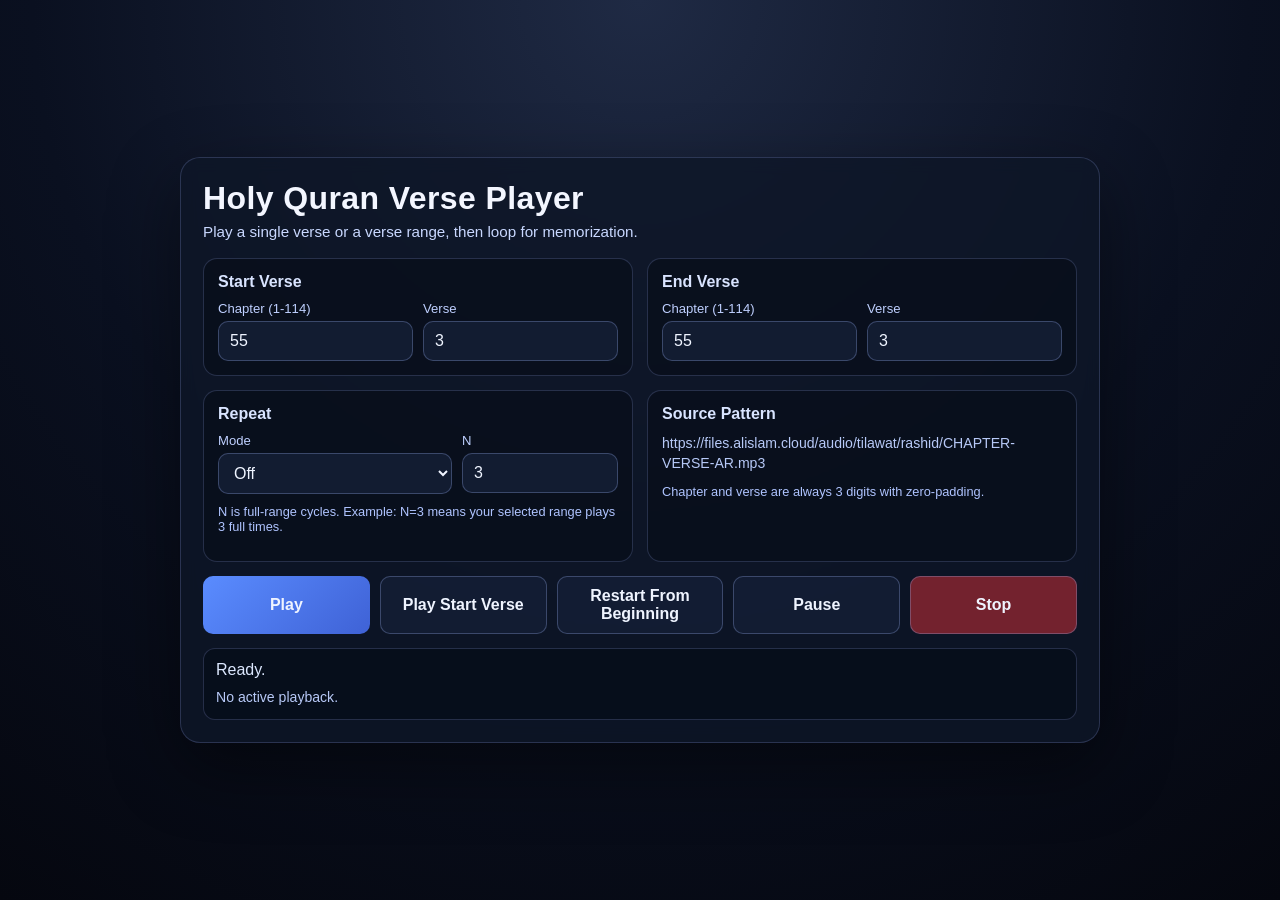
==== player.html @ a8f8d611 "player v1" ====
<!doctype html>
<html lang="en">
  <head>
    <meta charset="UTF-8" />
    <meta name="viewport" content="width=device-width, initial-scale=1.0" />
    <title>Holy Quran Player</title>
    <style>
      :root {
        color-scheme: dark;
      }

      * {
        box-sizing: border-box;
      }

      body {
        margin: 0;
        min-height: 100vh;
        font-family: "Segoe UI", Tahoma, Geneva, Verdana, sans-serif;
        background: radial-gradient(circle at top, #1f2a44 0%, #0a1020 55%, #05070f 100%);
        color: #f3f6ff;
        display: grid;
        place-items: center;
        padding: 24px;
      }

      .player {
        width: min(920px, 100%);
        background: rgba(14, 22, 40, 0.82);
        border: 1px solid rgba(159, 182, 255, 0.2);
        border-radius: 20px;
        backdrop-filter: blur(8px);
        box-shadow: 0 24px 70px rgba(0, 0, 0, 0.45);
        padding: 22px;
      }

      h1 {
        margin: 0;
        font-size: clamp(1.35rem, 2vw + 0.7rem, 2rem);
        font-weight: 700;
        letter-spacing: 0.4px;
      }

      .sub {
        margin-top: 6px;
        color: #c9d8ff;
        font-size: 0.95rem;
      }

      .grid {
        margin-top: 18px;
        display: grid;
        grid-template-columns: repeat(2, minmax(0, 1fr));
        gap: 14px;
      }

      .panel {
        border: 1px solid rgba(159, 182, 255, 0.2);
        border-radius: 14px;
        background: rgba(8, 13, 24, 0.6);
        padding: 14px;
      }

      .panel h2 {
        margin: 0 0 10px;
        font-size: 1rem;
        color: #d9e4ff;
      }

      .row {
        display: grid;
        grid-template-columns: 1fr 1fr;
        gap: 10px;
      }

      label {
        display: block;
        font-size: 0.82rem;
        color: #bfd0ff;
        margin-bottom: 5px;
      }

      input,
      select,
      button {
        width: 100%;
        border-radius: 10px;
        border: 1px solid rgba(164, 187, 255, 0.28);
        background: rgba(20, 31, 55, 0.85);
        color: #eff4ff;
        padding: 10px 11px;
        font: inherit;
      }

      input:focus,
      select:focus,
      button:focus {
        outline: 2px solid #95b7ff;
        outline-offset: 1px;
      }

      .actions {
        margin-top: 14px;
        display: grid;
        grid-template-columns: repeat(5, minmax(120px, 1fr));
        gap: 10px;
      }

      button {
        cursor: pointer;
        transition:
          transform 0.12s ease,
          background 0.2s ease;
        font-weight: 600;
      }

      button:hover:enabled {
        transform: translateY(-1px);
        background: rgba(42, 63, 105, 0.95);
      }

      button:disabled {
        opacity: 0.5;
        cursor: not-allowed;
      }

      .primary {
        background: linear-gradient(135deg, #5a8cff 0%, #3f62d6 100%);
        border: 0;
      }

      .danger {
        background: rgba(127, 37, 48, 0.9);
      }

      .status-wrap {
        margin-top: 14px;
        border-radius: 12px;
        border: 1px solid rgba(159, 182, 255, 0.2);
        padding: 12px;
        background: rgba(4, 10, 20, 0.55);
      }

      .status {
        margin: 0;
        color: #dce8ff;
        min-height: 1.2em;
      }

      .status.error {
        color: #ff9fa9;
      }

      .meta {
        margin-top: 7px;
        color: #b7c9f7;
        font-size: 0.88rem;
        line-height: 1.45;
      }

      .mode-grid {
        display: grid;
        grid-template-columns: 1.2fr 0.8fr;
        gap: 10px;
      }

      .hidden {
        display: none;
      }

      .help {
        margin-top: 10px;
        font-size: 0.8rem;
        color: #afc4ff;
      }

      @media (max-width: 900px) {
        .grid,
        .actions {
          grid-template-columns: 1fr;
        }
      }
    </style>
  </head>
  <body>
    <main class="player">
      <h1>Holy Quran Verse Player</h1>
      <p class="sub">Play a single verse or a verse range, then loop for memorization.</p>

      <section class="grid">
        <div class="panel">
          <h2>Start Verse</h2>
          <div class="row">
            <div>
              <label for="startChapter">Chapter (1-114)</label>
              <input id="startChapter" type="number" min="1" max="114" value="55" />
            </div>
            <div>
              <label for="startVerse">Verse</label>
              <input id="startVerse" type="number" min="1" value="3" />
            </div>
          </div>
        </div>

        <div class="panel">
          <h2>End Verse</h2>
          <div class="row">
            <div>
              <label for="endChapter">Chapter (1-114)</label>
              <input id="endChapter" type="number" min="1" max="114" value="55" />
            </div>
            <div>
              <label for="endVerse">Verse</label>
              <input id="endVerse" type="number" min="1" value="3" />
            </div>
          </div>
        </div>

        <div class="panel">
          <h2>Repeat</h2>
          <div class="mode-grid">
            <div>
              <label for="repeatMode">Mode</label>
              <select id="repeatMode">
                <option value="off">Off</option>
                <option value="count">N times</option>
                <option value="forever">Forever</option>
              </select>
            </div>
            <div>
              <label for="repeatCount">N</label>
              <input id="repeatCount" type="number" min="1" step="1" value="3" disabled />
            </div>
          </div>
          <p class="help">N is full-range cycles. Example: N=3 means your selected range plays 3 full times.</p>
        </div>

        <div class="panel">
          <h2>Source Pattern</h2>
          <div class="meta" id="sourcePattern"></div>
          <p class="help">Chapter and verse are always 3 digits with zero-padding.</p>
        </div>
      </section>

      <section class="actions">
        <button class="primary" id="playButton">Play</button>
        <button id="singleButton">Play Start Verse</button>
        <button id="restartButton">Restart From Beginning</button>
        <button id="pauseButton">Pause</button>
        <button class="danger" id="stopButton">Stop</button>
      </section>

      <section class="status-wrap">
        <p id="status" class="status">Ready.</p>
        <div id="meta" class="meta">No active playback.</div>
      </section>

      <audio id="audioPlayer" preload="auto"></audio>
    </main>

    <script>
      const chapterVerseCounts = [
        7, 286, 200, 176, 120, 165, 206, 75, 129, 109, 123, 111, 43, 52, 99, 128, 111, 110, 98, 135, 112, 78, 118, 64, 77, 227, 93, 88, 69, 60, 34, 30, 73, 54, 45, 83, 182, 88, 75, 85, 54, 53, 89, 59,
        37, 35, 38, 29, 18, 45, 60, 49, 62, 55, 78, 96, 29, 22, 24, 13, 14, 11, 11, 18, 12, 12, 30, 52, 52, 44, 28, 28, 20, 56, 40, 31, 50, 40, 46, 42, 29, 19, 36, 25, 22, 17, 19, 26, 30, 20, 15, 21,
        11, 8, 8, 19, 5, 8, 8, 11, 11, 8, 3, 9, 5, 4, 7, 3, 6, 3, 5, 4, 5, 6,
      ];

      const audioPlayer = document.getElementById("audioPlayer");
      const startChapterInput = document.getElementById("startChapter");
      const startVerseInput = document.getElementById("startVerse");
      const endChapterInput = document.getElementById("endChapter");
      const endVerseInput = document.getElementById("endVerse");
      const repeatModeSelect = document.getElementById("repeatMode");
      const repeatCountInput = document.getElementById("repeatCount");
      const playButton = document.getElementById("playButton");
      const singleButton = document.getElementById("singleButton");
      const restartButton = document.getElementById("restartButton");
      const pauseButton = document.getElementById("pauseButton");
      const stopButton = document.getElementById("stopButton");
      const statusEl = document.getElementById("status");
      const metaEl = document.getElementById("meta");
      const sourcePatternEl = document.getElementById("sourcePattern");

      const state = {
        range: [],
        currentIndex: 0,
        active: false,
        paused: false,
        repeatMode: "off",
        targetCycles: 1,
        completedCycles: 0,
      };

      function pad3(value) {
        return String(value).padStart(3, "0");
      }

      function toInt(value) {
        const parsed = Number.parseInt(value, 10);
        return Number.isNaN(parsed) ? 0 : parsed;
      }

      function chapterMaxVerse(chapter) {
        if (chapter < 1 || chapter > 114) return 0;
        return chapterVerseCounts[chapter - 1];
      }

      function buildUrl(ref) {
        return `https://files.alislam.cloud/audio/tilawat/rashid/${pad3(ref.chapter)}-${pad3(ref.verse)}-AR.mp3`;
      }

      function compareRef(a, b) {
        if (a.chapter !== b.chapter) {
          return a.chapter - b.chapter;
        }
        return a.verse - b.verse;
      }

      function nextRef(ref) {
        const max = chapterMaxVerse(ref.chapter);
        if (ref.verse < max) {
          return { chapter: ref.chapter, verse: ref.verse + 1 };
        }
        if (ref.chapter < 114) {
          return { chapter: ref.chapter + 1, verse: 1 };
        }
        return null;
      }

      function isValidRef(ref) {
        const max = chapterMaxVerse(ref.chapter);
        return ref.chapter >= 1 && ref.chapter <= 114 && ref.verse >= 1 && ref.verse <= max;
      }

      function buildRange(start, end) {
        const range = [];
        let cursor = { chapter: start.chapter, verse: start.verse };

        while (cursor && compareRef(cursor, end) <= 0) {
          range.push({ chapter: cursor.chapter, verse: cursor.verse });
          if (compareRef(cursor, end) === 0) {
            break;
          }
          cursor = nextRef(cursor);
        }

        return range;
      }

      function getFormRefs() {
        const start = {
          chapter: toInt(startChapterInput.value),
          verse: toInt(startVerseInput.value),
        };
        const end = {
          chapter: toInt(endChapterInput.value),
          verse: toInt(endVerseInput.value),
        };
        return { start, end };
      }

      function formatRef(ref) {
        return `${pad3(ref.chapter)}:${pad3(ref.verse)}`;
      }

      function setStatus(message, isError = false) {
        statusEl.textContent = message;
        statusEl.classList.toggle("error", isError);
      }

      function computeTargetCycles() {
        const mode = repeatModeSelect.value;
        if (mode === "off") {
          return 1;
        }
        if (mode === "forever") {
          return Number.POSITIVE_INFINITY;
        }
        return Math.max(1, toInt(repeatCountInput.value));
      }

      function syncVerseBounds() {
        const startChapter = toInt(startChapterInput.value);
        const endChapter = toInt(endChapterInput.value);

        const startMax = chapterMaxVerse(startChapter) || 1;
        const endMax = chapterMaxVerse(endChapter) || 1;

        startVerseInput.max = String(startMax);
        endVerseInput.max = String(endMax);

        if (toInt(startVerseInput.value) > startMax) {
          startVerseInput.value = String(startMax);
        }
        if (toInt(endVerseInput.value) > endMax) {
          endVerseInput.value = String(endMax);
        }
      }

      function validateInputs(showStatus = true) {
        syncVerseBounds();
        const { start, end } = getFormRefs();

        if (!isValidRef(start)) {
          if (showStatus) setStatus("Start reference is invalid for the selected chapter.", true);
          return false;
        }

        if (!isValidRef(end)) {
          if (showStatus) setStatus("End reference is invalid for the selected chapter.", true);
          return false;
        }

        if (compareRef(start, end) > 0) {
          if (showStatus) setStatus("End reference must be after or equal to start reference.", true);
          return false;
        }

        if (repeatModeSelect.value === "count" && toInt(repeatCountInput.value) < 1) {
          if (showStatus) setStatus("Repeat count N must be at least 1.", true);
          return false;
        }

        if (showStatus) {
          setStatus("Ready.");
        }
        return true;
      }

      function updateMeta(ref = null) {
        if (!state.range.length) {
          metaEl.textContent = "No active playback.";
          return;
        }

        const first = state.range[0];
        const last = state.range[state.range.length - 1];
        const loopInfo = state.repeatMode === "forever" ? `Cycle: ${state.completedCycles + 1} / ∞` : `Cycle: ${Math.min(state.completedCycles + 1, state.targetCycles)} / ${state.targetCycles}`;

        const current = ref || state.range[state.currentIndex];
        metaEl.textContent = `Range ${formatRef(first)} → ${formatRef(last)} | Current ${formatRef(current)} | ${loopInfo}`;
      }

      async function playCurrentRef() {
        if (!state.active || !state.range.length) {
          return;
        }

        const ref = state.range[state.currentIndex];
        const url = buildUrl(ref);
        audioPlayer.src = url;
        updateMeta(ref);
        setStatus(`Playing ${formatRef(ref)}.`);

        try {
          await audioPlayer.play();
          state.paused = false;
          playButton.textContent = "Play";
        } catch (error) {
          state.active = false;
          state.paused = false;
          setStatus("Playback could not start. Use Play after clicking the page once.", true);
          updateMeta();
        }
      }

      function stopPlayback(message = "Stopped.") {
        state.active = false;
        state.paused = false;
        state.range = [];
        state.currentIndex = 0;
        state.completedCycles = 0;
        audioPlayer.pause();
        audioPlayer.removeAttribute("src");
        audioPlayer.load();
        playButton.textContent = "Play";
        setStatus(message);
        updateMeta();
      }

      function startNewSession(start, end) {
        state.repeatMode = repeatModeSelect.value;
        state.targetCycles = computeTargetCycles();
        state.completedCycles = 0;
        state.currentIndex = 0;
        state.range = buildRange(start, end);
        state.active = state.range.length > 0;
        state.paused = false;

        if (!state.range.length) {
          setStatus("No verses found in selected range.", true);
          return;
        }

        playCurrentRef();
      }

      function handleEnded() {
        if (!state.active || !state.range.length) {
          return;
        }

        if (state.currentIndex < state.range.length - 1) {
          state.currentIndex += 1;
          playCurrentRef();
          return;
        }

        state.completedCycles += 1;

        if (state.repeatMode === "forever" || state.completedCycles < state.targetCycles) {
          state.currentIndex = 0;
          playCurrentRef();
          return;
        }

        stopPlayback("Completed selected range.");
      }

      function restartFromBeginning() {
        if (!state.range.length) {
          setStatus("Start playback first, then use restart.", true);
          return;
        }

        state.currentIndex = 0;
        if (!state.active) {
          state.active = true;
        }
        state.paused = false;
        playCurrentRef();
      }

      function onPlay() {
        if (state.paused && state.range.length) {
          audioPlayer
            .play()
            .then(() => {
              state.paused = false;
              state.active = true;
              setStatus("Resumed.");
              updateMeta();
            })
            .catch(() => {
              setStatus("Unable to resume playback.", true);
            });
          return;
        }

        if (!validateInputs(true)) {
          return;
        }

        const { start, end } = getFormRefs();
        startNewSession(start, end);
      }

      function onPlaySingleVerse() {
        if (!validateInputs(true)) {
          return;
        }

        endChapterInput.value = startChapterInput.value;
        endVerseInput.value = startVerseInput.value;

        const { start, end } = getFormRefs();
        startNewSession(start, end);
      }

      function onPause() {
        if (!state.active) {
          setStatus("Nothing is currently playing.", true);
          return;
        }
        audioPlayer.pause();
        state.paused = true;
        state.active = false;
        setStatus("Paused.");
        updateMeta();
      }

      function onRepeatModeChange() {
        const countMode = repeatModeSelect.value === "count";
        repeatCountInput.disabled = !countMode;
        validateInputs(false);
      }

      function onAudioError() {
        const ref = state.range[state.currentIndex];
        const refText = ref ? formatRef(ref) : "unknown verse";
        stopPlayback(`Audio failed to load for ${refText}.`, true);
        statusEl.classList.add("error");
      }

      function initialize() {
        sourcePatternEl.textContent = "https://files.alislam.cloud/audio/tilawat/rashid/CHAPTER-VERSE-AR.mp3";
        playButton.addEventListener("click", onPlay);
        singleButton.addEventListener("click", onPlaySingleVerse);
        restartButton.addEventListener("click", restartFromBeginning);
        pauseButton.addEventListener("click", onPause);
        stopButton.addEventListener("click", () => stopPlayback("Stopped."));
        repeatModeSelect.addEventListener("change", onRepeatModeChange);
        audioPlayer.addEventListener("ended", handleEnded);
        audioPlayer.addEventListener("error", onAudioError);

        [startChapterInput, startVerseInput, endChapterInput, endVerseInput, repeatCountInput].forEach((input) => {
          input.addEventListener("input", () => {
            validateInputs(false);
            if (!state.active && !state.paused) {
              updateMeta();
            }
          });
        });

        onRepeatModeChange();
        validateInputs(false);
        updateMeta();
      }

      initialize();
    </script>
  </body>
</html>
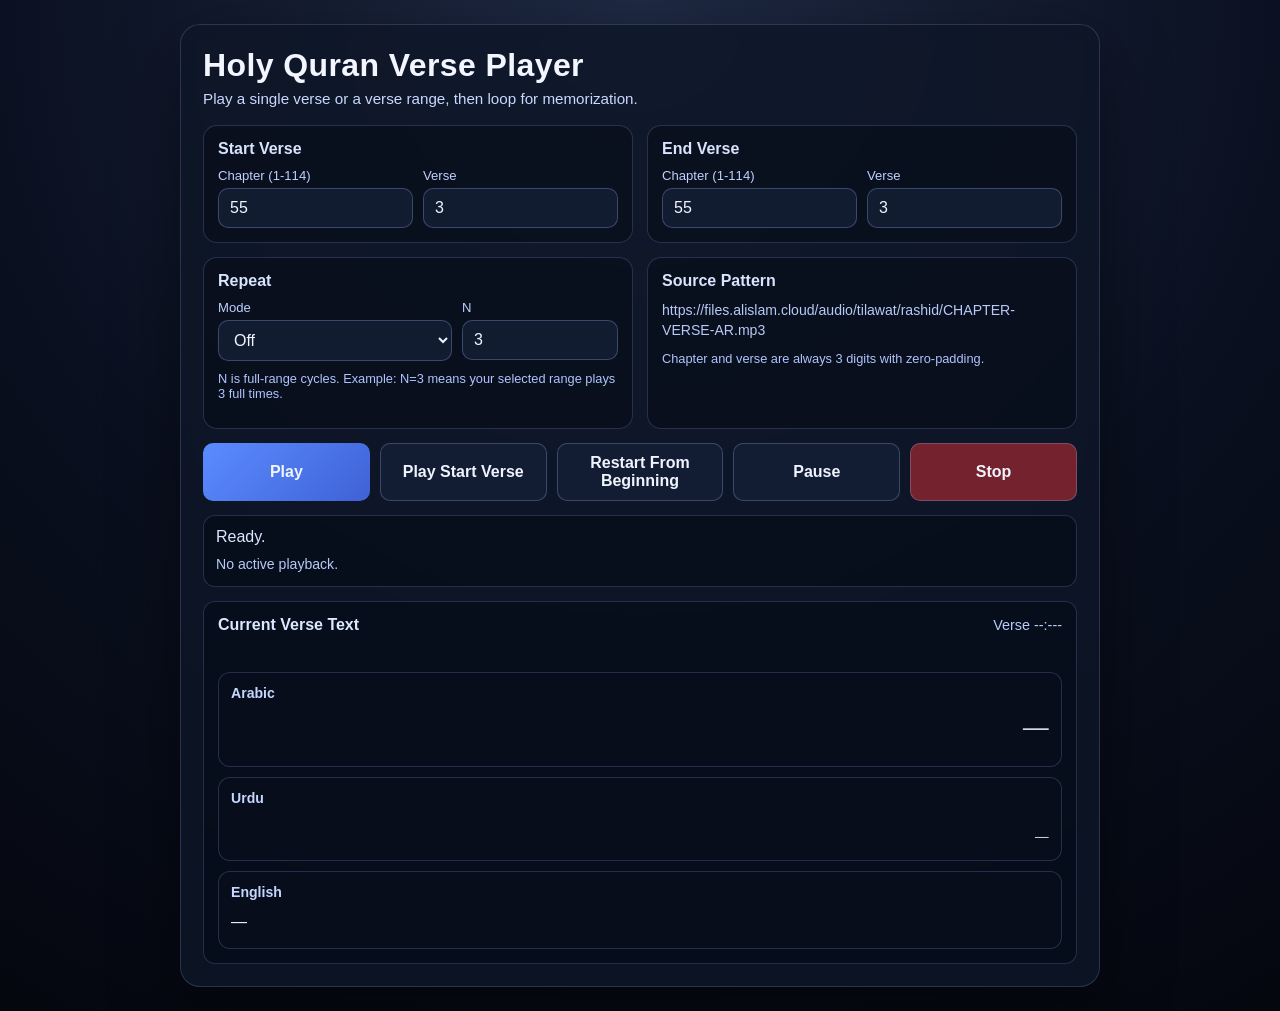
==== commit 5167601d: "Show verse arabic, urdu and english" ====
--- a/player.html
+++ b/player.html
@@ -5,6 +5,8 @@
     <meta name="viewport" content="width=device-width, initial-scale=1.0" />
     <title>Holy Quran Player</title>
     <style>
+      @import url("https://fonts.googleapis.com/css2?family=Noto+Naskh+Arabic:wght@400;600;700&family=Noto+Nastaliq+Urdu:wght@400;600;700&display=swap");
+
       :root {
         color-scheme: dark;
       }
@@ -172,6 +174,90 @@
         margin-top: 10px;
         font-size: 0.8rem;
         color: #afc4ff;
+      }
+
+      .verse-panel {
+        margin-top: 14px;
+        border-radius: 12px;
+        border: 1px solid rgba(159, 182, 255, 0.2);
+        padding: 14px;
+        background: rgba(4, 10, 20, 0.55);
+      }
+
+      .verse-head {
+        display: flex;
+        gap: 12px;
+        justify-content: space-between;
+        align-items: center;
+        flex-wrap: wrap;
+        margin-bottom: 10px;
+      }
+
+      .verse-title {
+        margin: 0;
+        font-size: 1rem;
+        color: #dce8ff;
+      }
+
+      .verse-ref {
+        color: #b9cbf9;
+        font-size: 0.9rem;
+      }
+
+      .api-status {
+        margin: 0;
+        min-height: 1.1rem;
+        font-size: 0.84rem;
+        color: #afc4ff;
+      }
+
+      .api-status.error {
+        color: #ff9fa9;
+      }
+
+      .verse-grid {
+        margin-top: 10px;
+        display: grid;
+        gap: 10px;
+      }
+
+      .verse-card {
+        border: 1px solid rgba(159, 182, 255, 0.2);
+        border-radius: 12px;
+        padding: 12px;
+        background: rgba(9, 15, 29, 0.7);
+      }
+
+      .verse-card h3 {
+        margin: 0 0 8px;
+        font-size: 0.88rem;
+        color: #c5d6ff;
+      }
+
+      .verse-text {
+        margin: 0;
+        line-height: 1.75;
+        color: #eef3ff;
+      }
+
+      .verse-text-ar {
+        direction: rtl;
+        text-align: right;
+        font-family: "Noto Naskh Arabic", "Amiri", serif;
+        font-size: 1.6rem;
+      }
+
+      .verse-text-ur {
+        direction: rtl;
+        text-align: right;
+        font-family: "Noto Nastaliq Urdu", "Noto Naskh Arabic", serif;
+        font-size: 1.22rem;
+      }
+
+      .verse-text-en {
+        direction: ltr;
+        text-align: left;
+        font-size: 1rem;
       }
 
       @media (max-width: 900px) {
@@ -255,6 +341,29 @@
         <div id="meta" class="meta">No active playback.</div>
       </section>
 
+      <section class="verse-panel" aria-live="polite">
+        <div class="verse-head">
+          <h2 class="verse-title">Current Verse Text</h2>
+          <div id="currentVerseRef" class="verse-ref">Verse --:---</div>
+        </div>
+        <p id="apiTextStatus" class="api-status"></p>
+
+        <div class="verse-grid">
+          <article class="verse-card">
+            <h3>Arabic</h3>
+            <p id="arabicText" class="verse-text verse-text-ar">—</p>
+          </article>
+          <article class="verse-card">
+            <h3>Urdu</h3>
+            <p id="urduText" class="verse-text verse-text-ur">—</p>
+          </article>
+          <article class="verse-card">
+            <h3>English</h3>
+            <p id="englishText" class="verse-text verse-text-en">—</p>
+          </article>
+        </div>
+      </section>
+
       <audio id="audioPlayer" preload="auto"></audio>
     </main>
 
@@ -280,6 +389,11 @@
       const statusEl = document.getElementById("status");
       const metaEl = document.getElementById("meta");
       const sourcePatternEl = document.getElementById("sourcePattern");
+      const currentVerseRefEl = document.getElementById("currentVerseRef");
+      const apiTextStatusEl = document.getElementById("apiTextStatus");
+      const arabicTextEl = document.getElementById("arabicText");
+      const urduTextEl = document.getElementById("urduText");
+      const englishTextEl = document.getElementById("englishText");
 
       const state = {
         range: [],
@@ -289,6 +403,10 @@
         repeatMode: "off",
         targetCycles: 1,
         completedCycles: 0,
+        verseTexts: new Map(),
+        textLoading: false,
+        textError: "",
+        textRequestId: 0,
       };
 
       function pad3(value) {
@@ -363,6 +481,168 @@
         return `${pad3(ref.chapter)}:${pad3(ref.verse)}`;
       }
 
+      function verseKey(ref) {
+        return `${ref.chapter}:${ref.verse}`;
+      }
+
+      function cleanText(text) {
+        if (typeof text !== "string") {
+          return "";
+        }
+        return text
+          .replace(/<[^>]*>/g, "")
+          .replace(/\s+/g, " ")
+          .trim();
+      }
+
+      function getChapterSegments(start, end) {
+        const segments = [];
+        for (let chapter = start.chapter; chapter <= end.chapter; chapter += 1) {
+          const startVerse = chapter === start.chapter ? start.verse : 1;
+          const endVerse = chapter === end.chapter ? end.verse : chapterMaxVerse(chapter);
+          segments.push({ chapter, startVerse, endVerse });
+        }
+        return segments;
+      }
+
+      function setVerseText(arabic = "—", urdu = "—", english = "—") {
+        arabicTextEl.textContent = arabic || "—";
+        urduTextEl.textContent = urdu || "—";
+        englishTextEl.textContent = english || "—";
+      }
+
+      function setTextStatus(message = "", isError = false) {
+        apiTextStatusEl.textContent = message;
+        apiTextStatusEl.classList.toggle("error", isError);
+      }
+
+      function renderCurrentVerseText(ref = null) {
+        if (!ref) {
+          currentVerseRefEl.textContent = "Verse --:---";
+          setVerseText();
+          setTextStatus("");
+          return;
+        }
+
+        currentVerseRefEl.textContent = `Verse ${formatRef(ref)}`;
+
+        const verse = state.verseTexts.get(verseKey(ref));
+        if (verse) {
+          setVerseText(verse.ar, verse.ur, verse.en);
+          setTextStatus(state.textError || "");
+          return;
+        }
+
+        if (state.textLoading) {
+          setVerseText("Loading...", "Loading...", "Loading...");
+          setTextStatus("Fetching verse text (Arabic, Urdu, English)...");
+          return;
+        }
+
+        if (state.textError) {
+          setVerseText("—", "—", "—");
+          setTextStatus(state.textError, true);
+          return;
+        }
+
+        setVerseText("Text unavailable", "Text unavailable", "Text unavailable");
+        setTextStatus("Text is not available for this verse.", true);
+      }
+
+      async function fetchChapterTextRange(segment) {
+        const url = `https://api.readquran.app/chapter/${segment.chapter}:${segment.startVerse}-${segment.endVerse}`;
+        const payload = {
+          en: true,
+          zk: false,
+          sc: false,
+          v5: false,
+          cn: false,
+          sp_en: false,
+          sp_ur: false,
+          ur: true,
+          ts: false,
+          fr: false,
+          es: false,
+          de: false,
+          it: false,
+          my: false,
+          bn: false,
+          nw: false,
+          sv: false,
+          f: 1,
+          hover: 0,
+        };
+
+        const response = await fetch(url, {
+          method: "POST",
+          headers: {
+            "content-type": "application/json",
+          },
+          body: JSON.stringify(payload),
+        });
+
+        if (!response.ok) {
+          throw new Error(`Text API request failed with ${response.status}`);
+        }
+
+        const data = await response.json();
+        if (!Array.isArray(data)) {
+          return [];
+        }
+
+        return data
+          .map((item) => ({
+            chapter: toInt(item.ch),
+            verse: toInt(item.v),
+            ar: cleanText(item.ar),
+            ur: cleanText(item.ur?.text),
+            en: cleanText(item.en?.text),
+          }))
+          .filter((item) => item.chapter > 0 && item.verse > 0);
+      }
+
+      async function fetchRangeTexts(start, end) {
+        const requestId = state.textRequestId + 1;
+        state.textRequestId = requestId;
+        state.textLoading = true;
+        state.textError = "";
+        state.verseTexts = new Map();
+
+        renderCurrentVerseText(state.range[state.currentIndex] || start);
+
+        try {
+          const segments = getChapterSegments(start, end);
+          const results = await Promise.all(segments.map((segment) => fetchChapterTextRange(segment)));
+
+          if (requestId !== state.textRequestId) {
+            return;
+          }
+
+          const merged = new Map();
+          for (const chapterVerses of results) {
+            for (const verse of chapterVerses) {
+              merged.set(verseKey(verse), {
+                ar: verse.ar,
+                ur: verse.ur,
+                en: verse.en,
+              });
+            }
+          }
+
+          state.verseTexts = merged;
+          state.textLoading = false;
+          state.textError = "";
+          renderCurrentVerseText(state.range[state.currentIndex] || start);
+        } catch (error) {
+          if (requestId !== state.textRequestId) {
+            return;
+          }
+          state.textLoading = false;
+          state.textError = "Could not load verse text. Audio playback still works.";
+          renderCurrentVerseText(state.range[state.currentIndex] || start);
+        }
+      }
+
       function setStatus(message, isError = false) {
         statusEl.textContent = message;
         statusEl.classList.toggle("error", isError);
@@ -450,6 +730,7 @@
         const url = buildUrl(ref);
         audioPlayer.src = url;
         updateMeta(ref);
+        renderCurrentVerseText(ref);
         setStatus(`Playing ${formatRef(ref)}.`);
 
         try {
@@ -464,18 +745,23 @@
         }
       }
 
-      function stopPlayback(message = "Stopped.") {
+      function stopPlayback(message = "Stopped.", isError = false) {
         state.active = false;
         state.paused = false;
         state.range = [];
         state.currentIndex = 0;
         state.completedCycles = 0;
+        state.textLoading = false;
+        state.textError = "";
+        state.verseTexts = new Map();
+        state.textRequestId += 1;
         audioPlayer.pause();
         audioPlayer.removeAttribute("src");
         audioPlayer.load();
         playButton.textContent = "Play";
-        setStatus(message);
+        setStatus(message, isError);
         updateMeta();
+        renderCurrentVerseText(null);
       }
 
       function startNewSession(start, end) {
@@ -492,6 +778,7 @@
           return;
         }
 
+        fetchRangeTexts(start, end);
         playCurrentRef();
       }
 
@@ -589,7 +876,6 @@
         const ref = state.range[state.currentIndex];
         const refText = ref ? formatRef(ref) : "unknown verse";
         stopPlayback(`Audio failed to load for ${refText}.`, true);
-        statusEl.classList.add("error");
       }
 
       function initialize() {
@@ -615,6 +901,7 @@
         onRepeatModeChange();
         validateInputs(false);
         updateMeta();
+        renderCurrentVerseText(null);
       }
 
       initialize();
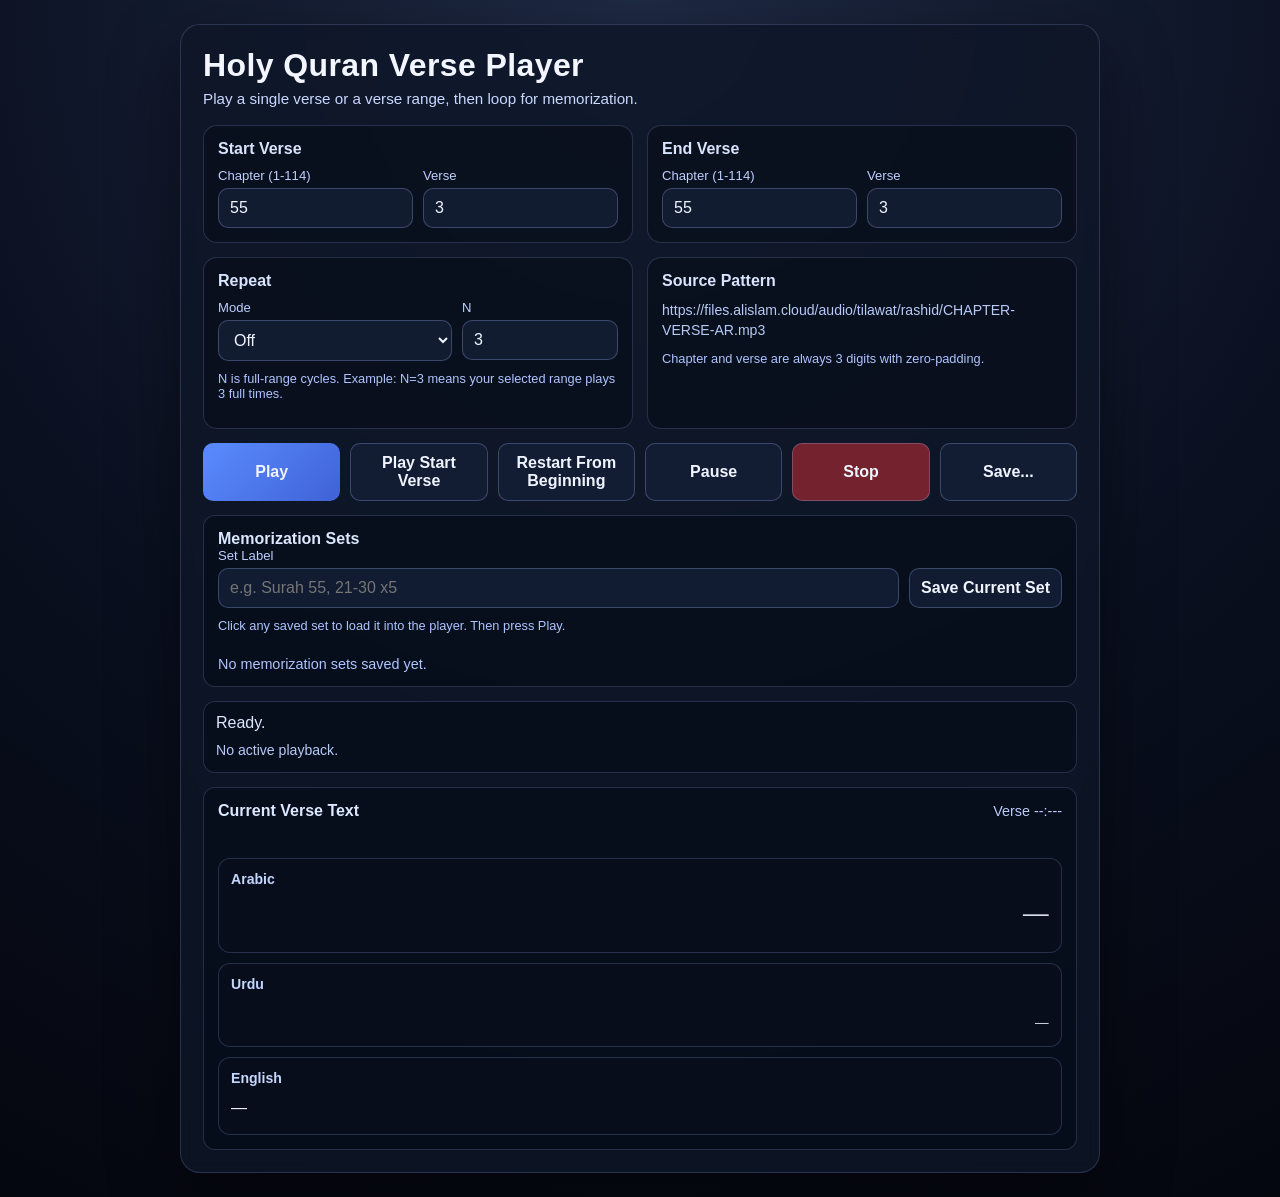
==== commit 464c0d4b: "Memorization sets" ====
--- a/player.html
+++ b/player.html
@@ -104,7 +104,7 @@
       .actions {
         margin-top: 14px;
         display: grid;
-        grid-template-columns: repeat(5, minmax(120px, 1fr));
+        grid-template-columns: repeat(6, minmax(120px, 1fr));
         gap: 10px;
       }
 
@@ -174,6 +174,62 @@
         margin-top: 10px;
         font-size: 0.8rem;
         color: #afc4ff;
+      }
+
+      .sets-panel {
+        margin-top: 14px;
+        border-radius: 12px;
+        border: 1px solid rgba(159, 182, 255, 0.2);
+        padding: 14px;
+        background: rgba(4, 10, 20, 0.55);
+      }
+
+      .sets-controls {
+        display: grid;
+        grid-template-columns: minmax(0, 1fr) auto;
+        gap: 10px;
+        align-items: end;
+      }
+
+      .sets-title {
+        margin: 0;
+        font-size: 1rem;
+        color: #dce8ff;
+      }
+
+      .sets-list {
+        margin: 12px 0 0;
+        padding: 0;
+        list-style: none;
+        display: grid;
+        gap: 8px;
+      }
+
+      .sets-item {
+        border: 1px solid rgba(159, 182, 255, 0.2);
+        background: rgba(9, 15, 29, 0.7);
+        border-radius: 10px;
+        padding: 9px 10px;
+        text-align: left;
+      }
+
+      .sets-item-label {
+        display: block;
+        color: #ebf2ff;
+        font-weight: 600;
+      }
+
+      .sets-item-meta {
+        margin-top: 2px;
+        display: block;
+        color: #b7c9f7;
+        font-size: 0.82rem;
+      }
+
+      .sets-empty {
+        margin-top: 10px;
+        color: #afc4ff;
+        font-size: 0.9rem;
       }
 
       .verse-panel {
@@ -263,6 +319,10 @@
       @media (max-width: 900px) {
         .grid,
         .actions {
+          grid-template-columns: 1fr;
+        }
+
+        .sets-controls {
           grid-template-columns: 1fr;
         }
       }
@@ -334,6 +394,21 @@
         <button id="restartButton">Restart From Beginning</button>
         <button id="pauseButton">Pause</button>
         <button class="danger" id="stopButton">Stop</button>
+        <button id="saveSetButton">Save...</button>
+      </section>
+
+      <section class="sets-panel">
+        <h2 class="sets-title">Memorization Sets</h2>
+        <div class="sets-controls">
+          <div>
+            <label for="setLabelInput">Set Label</label>
+            <input id="setLabelInput" type="text" maxlength="80" placeholder="e.g. Surah 55, 21-30 x5" />
+          </div>
+          <button id="saveSetInlineButton">Save Current Set</button>
+        </div>
+        <p class="help">Click any saved set to load it into the player. Then press Play.</p>
+        <ul id="setsList" class="sets-list"></ul>
+        <div id="setsEmpty" class="sets-empty">No memorization sets saved yet.</div>
       </section>
 
       <section class="status-wrap">
@@ -386,6 +461,11 @@
       const restartButton = document.getElementById("restartButton");
       const pauseButton = document.getElementById("pauseButton");
       const stopButton = document.getElementById("stopButton");
+      const saveSetButton = document.getElementById("saveSetButton");
+      const saveSetInlineButton = document.getElementById("saveSetInlineButton");
+      const setLabelInput = document.getElementById("setLabelInput");
+      const setsListEl = document.getElementById("setsList");
+      const setsEmptyEl = document.getElementById("setsEmpty");
       const statusEl = document.getElementById("status");
       const metaEl = document.getElementById("meta");
       const sourcePatternEl = document.getElementById("sourcePattern");
@@ -407,7 +487,10 @@
         textLoading: false,
         textError: "",
         textRequestId: 0,
+        memorizationSets: [],
       };
+
+      const MEMORIZATION_SETS_KEY = "quranPlayer:memorizationSets:v1";
 
       function pad3(value) {
         return String(value).padStart(3, "0");
@@ -514,6 +597,165 @@
       function setTextStatus(message = "", isError = false) {
         apiTextStatusEl.textContent = message;
         apiTextStatusEl.classList.toggle("error", isError);
+      }
+
+      function normalizeMemorizationSet(record) {
+        if (!record || typeof record !== "object") {
+          return null;
+        }
+
+        const repeatMode = record.repeatMode === "forever" || record.repeatMode === "count" ? record.repeatMode : "off";
+        const normalized = {
+          id: typeof record.id === "string" ? record.id : `${Date.now()}-${Math.random().toString(16).slice(2, 8)}`,
+          label: typeof record.label === "string" ? record.label.trim() : "",
+          startChapter: toInt(record.startChapter),
+          startVerse: toInt(record.startVerse),
+          endChapter: toInt(record.endChapter),
+          endVerse: toInt(record.endVerse),
+          repeatMode,
+          repeatCount: Math.max(1, toInt(record.repeatCount || 1)),
+          createdAt: typeof record.createdAt === "string" ? record.createdAt : new Date().toISOString(),
+          updatedAt: typeof record.updatedAt === "string" ? record.updatedAt : new Date().toISOString(),
+        };
+
+        const start = { chapter: normalized.startChapter, verse: normalized.startVerse };
+        const end = { chapter: normalized.endChapter, verse: normalized.endVerse };
+
+        if (!normalized.label) {
+          return null;
+        }
+        if (!isValidRef(start) || !isValidRef(end)) {
+          return null;
+        }
+        if (compareRef(start, end) > 0) {
+          return null;
+        }
+
+        return normalized;
+      }
+
+      function readMemorizationSets() {
+        try {
+          const raw = localStorage.getItem(MEMORIZATION_SETS_KEY);
+          if (!raw) {
+            return [];
+          }
+
+          const parsed = JSON.parse(raw);
+          const sourceArray = Array.isArray(parsed) ? parsed : Array.isArray(parsed?.sets) ? parsed.sets : [];
+
+          return sourceArray.map(normalizeMemorizationSet).filter(Boolean);
+        } catch (error) {
+          setStatus("Saved sets could not be read from local storage.", true);
+          return [];
+        }
+      }
+
+      function persistMemorizationSets() {
+        const payload = {
+          schemaVersion: 1,
+          updatedAt: new Date().toISOString(),
+          sets: state.memorizationSets,
+        };
+
+        try {
+          localStorage.setItem(MEMORIZATION_SETS_KEY, JSON.stringify(payload));
+          return true;
+        } catch (error) {
+          setStatus("Could not save memorization set (storage unavailable or full).", true);
+          return false;
+        }
+      }
+
+      function renderMemorizationSets() {
+        setsListEl.innerHTML = "";
+
+        if (!state.memorizationSets.length) {
+          setsEmptyEl.style.display = "block";
+          return;
+        }
+
+        setsEmptyEl.style.display = "none";
+
+        for (const item of state.memorizationSets) {
+          const li = document.createElement("li");
+          const button = document.createElement("button");
+          button.type = "button";
+          button.className = "sets-item";
+          button.dataset.setId = item.id;
+
+          const repeatText = item.repeatMode === "count" ? `N=${item.repeatCount}` : item.repeatMode === "forever" ? "Forever" : "Off";
+          button.innerHTML = `<span class="sets-item-label">${item.label}</span><span class="sets-item-meta">${pad3(item.startChapter)}:${pad3(item.startVerse)} → ${pad3(item.endChapter)}:${pad3(item.endVerse)} | Repeat: ${repeatText}</span>`;
+
+          li.appendChild(button);
+          setsListEl.appendChild(li);
+        }
+      }
+
+      function buildSetFromCurrentUi(label) {
+        const { start, end } = getFormRefs();
+        return {
+          id: `${Date.now()}-${Math.random().toString(16).slice(2, 8)}`,
+          label,
+          startChapter: start.chapter,
+          startVerse: start.verse,
+          endChapter: end.chapter,
+          endVerse: end.verse,
+          repeatMode: repeatModeSelect.value,
+          repeatCount: repeatModeSelect.value === "count" ? Math.max(1, toInt(repeatCountInput.value)) : 1,
+          createdAt: new Date().toISOString(),
+          updatedAt: new Date().toISOString(),
+        };
+      }
+
+      function saveMemorizationSet() {
+        if (!validateInputs(true)) {
+          return;
+        }
+
+        const label = setLabelInput.value.trim();
+        if (!label) {
+          setStatus("Please enter a label before saving the memorization set.", true);
+          return;
+        }
+
+        const existingIndex = state.memorizationSets.findIndex((item) => item.label.toLowerCase() === label.toLowerCase());
+        const candidate = buildSetFromCurrentUi(label);
+
+        if (existingIndex >= 0) {
+          candidate.id = state.memorizationSets[existingIndex].id;
+          candidate.createdAt = state.memorizationSets[existingIndex].createdAt;
+          state.memorizationSets[existingIndex] = candidate;
+        } else {
+          state.memorizationSets.unshift(candidate);
+        }
+
+        if (!persistMemorizationSets()) {
+          return;
+        }
+
+        renderMemorizationSets();
+        setStatus(existingIndex >= 0 ? `Updated memorization set: ${label}` : `Saved memorization set: ${label}`);
+      }
+
+      function loadMemorizationSet(setId) {
+        const item = state.memorizationSets.find((set) => set.id === setId);
+        if (!item) {
+          setStatus("Selected memorization set was not found.", true);
+          return;
+        }
+
+        startChapterInput.value = String(item.startChapter);
+        startVerseInput.value = String(item.startVerse);
+        endChapterInput.value = String(item.endChapter);
+        endVerseInput.value = String(item.endVerse);
+        repeatModeSelect.value = item.repeatMode;
+        repeatCountInput.value = String(item.repeatCount);
+        setLabelInput.value = item.label;
+
+        onRepeatModeChange();
+        validateInputs(false);
+        setStatus(`Loaded memorization set: ${item.label}`);
       }
 
       function renderCurrentVerseText(ref = null) {
@@ -878,6 +1120,14 @@
         stopPlayback(`Audio failed to load for ${refText}.`, true);
       }
 
+      function onSetListClick(event) {
+        const target = event.target.closest("button[data-set-id]");
+        if (!target) {
+          return;
+        }
+        loadMemorizationSet(target.dataset.setId);
+      }
+
       function initialize() {
         sourcePatternEl.textContent = "https://files.alislam.cloud/audio/tilawat/rashid/CHAPTER-VERSE-AR.mp3";
         playButton.addEventListener("click", onPlay);
@@ -885,6 +1135,9 @@
         restartButton.addEventListener("click", restartFromBeginning);
         pauseButton.addEventListener("click", onPause);
         stopButton.addEventListener("click", () => stopPlayback("Stopped."));
+        saveSetButton.addEventListener("click", saveMemorizationSet);
+        saveSetInlineButton.addEventListener("click", saveMemorizationSet);
+        setsListEl.addEventListener("click", onSetListClick);
         repeatModeSelect.addEventListener("change", onRepeatModeChange);
         audioPlayer.addEventListener("ended", handleEnded);
         audioPlayer.addEventListener("error", onAudioError);
@@ -900,6 +1153,8 @@
 
         onRepeatModeChange();
         validateInputs(false);
+        state.memorizationSets = readMemorizationSets();
+        renderMemorizationSets();
         updateMeta();
         renderCurrentVerseText(null);
       }
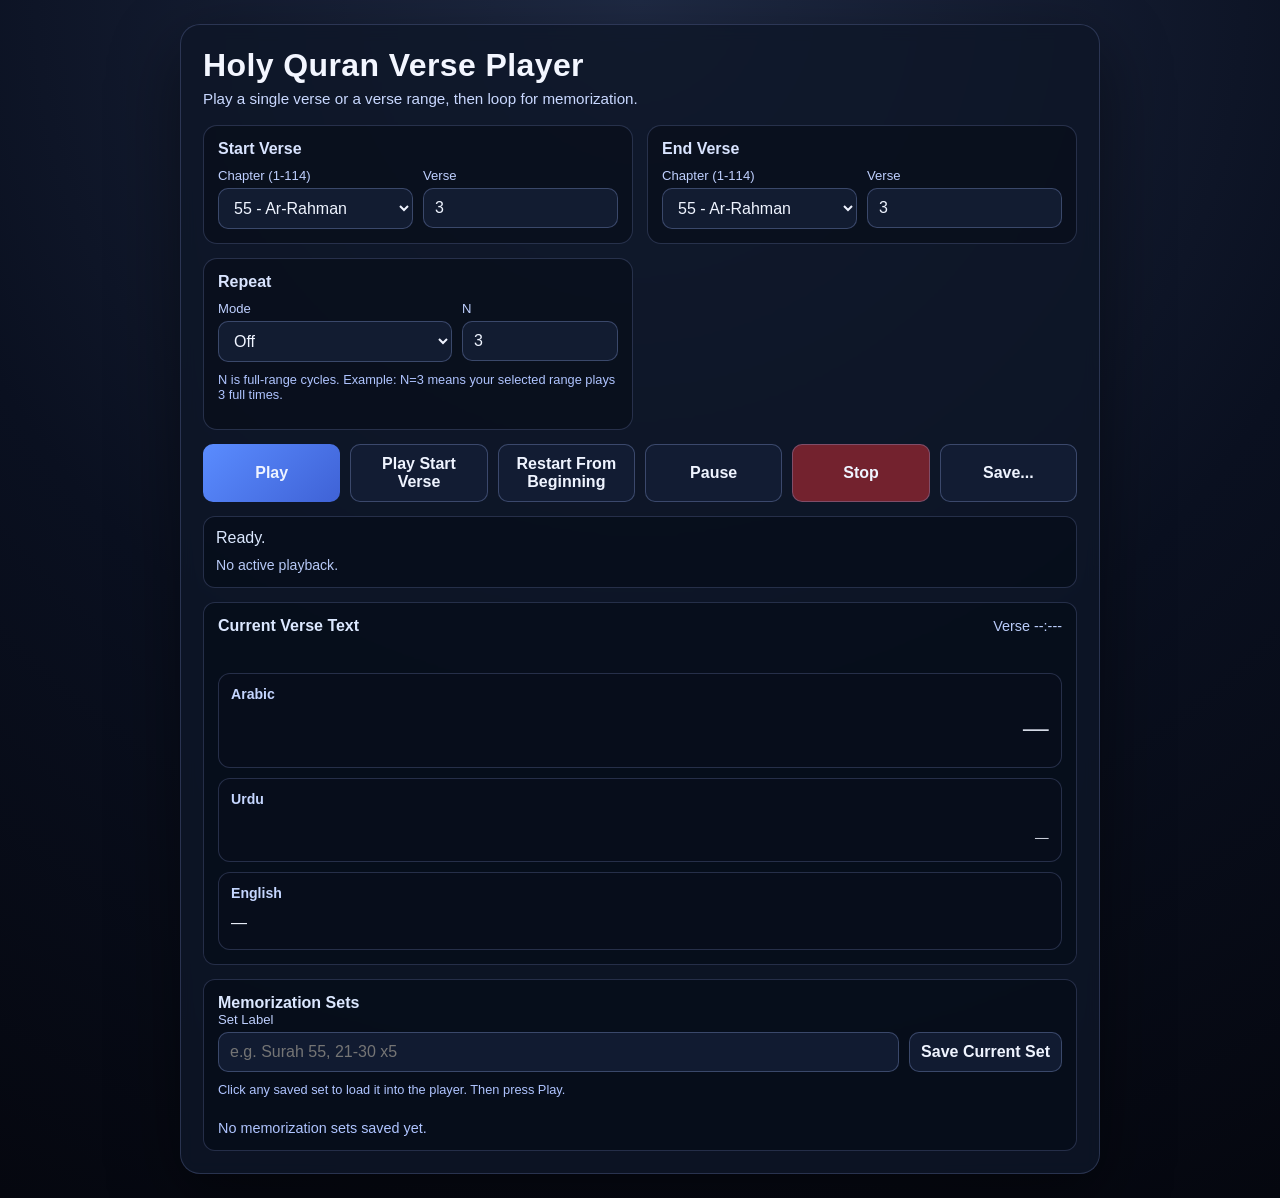
==== commit 6be41fe2: "Verse names" ====
--- a/player.html
+++ b/player.html
@@ -339,7 +339,7 @@
           <div class="row">
             <div>
               <label for="startChapter">Chapter (1-114)</label>
-              <input id="startChapter" type="number" min="1" max="114" value="55" />
+              <select id="startChapter"></select>
             </div>
             <div>
               <label for="startVerse">Verse</label>
@@ -353,7 +353,7 @@
           <div class="row">
             <div>
               <label for="endChapter">Chapter (1-114)</label>
-              <input id="endChapter" type="number" min="1" max="114" value="55" />
+              <select id="endChapter"></select>
             </div>
             <div>
               <label for="endVerse">Verse</label>
@@ -380,12 +380,6 @@
           </div>
           <p class="help">N is full-range cycles. Example: N=3 means your selected range plays 3 full times.</p>
         </div>
-
-        <div class="panel">
-          <h2>Source Pattern</h2>
-          <div class="meta" id="sourcePattern"></div>
-          <p class="help">Chapter and verse are always 3 digits with zero-padding.</p>
-        </div>
       </section>
 
       <section class="actions">
@@ -395,20 +389,6 @@
         <button id="pauseButton">Pause</button>
         <button class="danger" id="stopButton">Stop</button>
         <button id="saveSetButton">Save...</button>
-      </section>
-
-      <section class="sets-panel">
-        <h2 class="sets-title">Memorization Sets</h2>
-        <div class="sets-controls">
-          <div>
-            <label for="setLabelInput">Set Label</label>
-            <input id="setLabelInput" type="text" maxlength="80" placeholder="e.g. Surah 55, 21-30 x5" />
-          </div>
-          <button id="saveSetInlineButton">Save Current Set</button>
-        </div>
-        <p class="help">Click any saved set to load it into the player. Then press Play.</p>
-        <ul id="setsList" class="sets-list"></ul>
-        <div id="setsEmpty" class="sets-empty">No memorization sets saved yet.</div>
       </section>
 
       <section class="status-wrap">
@@ -437,6 +417,20 @@
             <p id="englishText" class="verse-text verse-text-en">—</p>
           </article>
         </div>
+      </section>
+
+      <section class="sets-panel">
+        <h2 class="sets-title">Memorization Sets</h2>
+        <div class="sets-controls">
+          <div>
+            <label for="setLabelInput">Set Label</label>
+            <input id="setLabelInput" type="text" maxlength="80" placeholder="e.g. Surah 55, 21-30 x5" />
+          </div>
+          <button id="saveSetInlineButton">Save Current Set</button>
+        </div>
+        <p class="help">Click any saved set to load it into the player. Then press Play.</p>
+        <ul id="setsList" class="sets-list"></ul>
+        <div id="setsEmpty" class="sets-empty">No memorization sets saved yet.</div>
       </section>
 
       <audio id="audioPlayer" preload="auto"></audio>
@@ -468,7 +462,6 @@
       const setsEmptyEl = document.getElementById("setsEmpty");
       const statusEl = document.getElementById("status");
       const metaEl = document.getElementById("meta");
-      const sourcePatternEl = document.getElementById("sourcePattern");
       const currentVerseRefEl = document.getElementById("currentVerseRef");
       const apiTextStatusEl = document.getElementById("apiTextStatus");
       const arabicTextEl = document.getElementById("arabicText");
@@ -491,6 +484,7 @@
       };
 
       const MEMORIZATION_SETS_KEY = "quranPlayer:memorizationSets:v1";
+      const READQURAN_MAX_VERSES_PER_REQUEST = 10;
 
       function pad3(value) {
         return String(value).padStart(3, "0");
@@ -504,6 +498,64 @@
       function chapterMaxVerse(chapter) {
         if (chapter < 1 || chapter > 114) return 0;
         return chapterVerseCounts[chapter - 1];
+      }
+
+      function getFallbackChapters() {
+        return chapterVerseCounts.map((totalVerses, index) => ({
+          id: index + 1,
+          transliteration: `Chapter ${index + 1}`,
+          total_verses: totalVerses,
+        }));
+      }
+
+      function chapterLabel(chapter) {
+        return `${chapter.id} - ${chapter.transliteration || chapter.translation || chapter.name || `Chapter ${chapter.id}`}`;
+      }
+
+      function renderChapterDropdownOptions(chapters) {
+        const previousStart = toInt(startChapterInput.value) || 55;
+        const previousEnd = toInt(endChapterInput.value) || 55;
+
+        const optionsMarkup = chapters.map((chapter) => `<option value="${chapter.id}">${chapterLabel(chapter)}</option>`).join("");
+
+        startChapterInput.innerHTML = optionsMarkup;
+        endChapterInput.innerHTML = optionsMarkup;
+
+        startChapterInput.value = String(previousStart);
+        endChapterInput.value = String(previousEnd);
+      }
+
+      async function loadChapterDropdowns() {
+        renderChapterDropdownOptions(getFallbackChapters());
+
+        try {
+          const response = await fetch("./chapters_en.json", { cache: "no-store" });
+          if (!response.ok) {
+            throw new Error(`Failed with status ${response.status}`);
+          }
+
+          const chapters = await response.json();
+          if (!Array.isArray(chapters) || !chapters.length) {
+            throw new Error("Invalid chapters payload");
+          }
+
+          const normalized = chapters
+            .map((chapter) => ({
+              id: toInt(chapter.id),
+              transliteration: typeof chapter.transliteration === "string" ? chapter.transliteration.trim() : "",
+              translation: typeof chapter.translation === "string" ? chapter.translation.trim() : "",
+              name: typeof chapter.name === "string" ? chapter.name.trim() : "",
+            }))
+            .filter((chapter) => chapter.id >= 1 && chapter.id <= 114)
+            .sort((a, b) => a.id - b.id);
+
+          if (normalized.length === 114) {
+            renderChapterDropdownOptions(normalized);
+            validateInputs(false);
+          }
+        } catch (error) {
+          setStatus("Using default chapter labels because chapters_en.json could not be loaded.", true);
+        }
       }
 
       function buildUrl(ref) {
@@ -586,6 +638,23 @@
           segments.push({ chapter, startVerse, endVerse });
         }
         return segments;
+      }
+
+      function splitSegmentIntoApiChunks(segment) {
+        const chunks = [];
+        let cursor = segment.startVerse;
+
+        while (cursor <= segment.endVerse) {
+          const chunkEnd = Math.min(cursor + READQURAN_MAX_VERSES_PER_REQUEST - 1, segment.endVerse);
+          chunks.push({
+            chapter: segment.chapter,
+            startVerse: cursor,
+            endVerse: chunkEnd,
+          });
+          cursor = chunkEnd + 1;
+        }
+
+        return chunks;
       }
 
       function setVerseText(arabic = "—", urdu = "—", english = "—") {
@@ -792,7 +861,6 @@
       }
 
       async function fetchChapterTextRange(segment) {
-        const url = `https://api.readquran.app/chapter/${segment.chapter}:${segment.startVerse}-${segment.endVerse}`;
         const payload = {
           en: true,
           zk: false,
@@ -815,32 +883,42 @@
           hover: 0,
         };
 
-        const response = await fetch(url, {
-          method: "POST",
-          headers: {
-            "content-type": "application/json",
-          },
-          body: JSON.stringify(payload),
-        });
-
-        if (!response.ok) {
-          throw new Error(`Text API request failed with ${response.status}`);
-        }
-
-        const data = await response.json();
-        if (!Array.isArray(data)) {
-          return [];
-        }
-
-        return data
-          .map((item) => ({
-            chapter: toInt(item.ch),
-            verse: toInt(item.v),
-            ar: cleanText(item.ar),
-            ur: cleanText(item.ur?.text),
-            en: cleanText(item.en?.text),
-          }))
-          .filter((item) => item.chapter > 0 && item.verse > 0);
+        const chunks = splitSegmentIntoApiChunks(segment);
+        const combined = [];
+
+        for (const chunk of chunks) {
+          const url = `https://api.readquran.app/chapter/${chunk.chapter}:${chunk.startVerse}-${chunk.endVerse}`;
+          const response = await fetch(url, {
+            method: "POST",
+            headers: {
+              "content-type": "application/json",
+            },
+            body: JSON.stringify(payload),
+          });
+
+          if (!response.ok) {
+            throw new Error(`Text API request failed with ${response.status}`);
+          }
+
+          const data = await response.json();
+          if (!Array.isArray(data)) {
+            continue;
+          }
+
+          combined.push(
+            ...data
+              .map((item) => ({
+                chapter: toInt(item.ch),
+                verse: toInt(item.v),
+                ar: cleanText(item.ar),
+                ur: cleanText(item.ur?.text),
+                en: cleanText(item.en?.text),
+              }))
+              .filter((item) => item.chapter > 0 && item.verse > 0),
+          );
+        }
+
+        return combined;
       }
 
       async function fetchRangeTexts(start, end) {
@@ -1129,7 +1207,7 @@
       }
 
       function initialize() {
-        sourcePatternEl.textContent = "https://files.alislam.cloud/audio/tilawat/rashid/CHAPTER-VERSE-AR.mp3";
+        loadChapterDropdowns();
         playButton.addEventListener("click", onPlay);
         singleButton.addEventListener("click", onPlaySingleVerse);
         restartButton.addEventListener("click", restartFromBeginning);
@@ -1149,6 +1227,12 @@
               updateMeta();
             }
           });
+          input.addEventListener("change", () => {
+            validateInputs(false);
+            if (!state.active && !state.paused) {
+              updateMeta();
+            }
+          });
         });
 
         onRepeatModeChange();
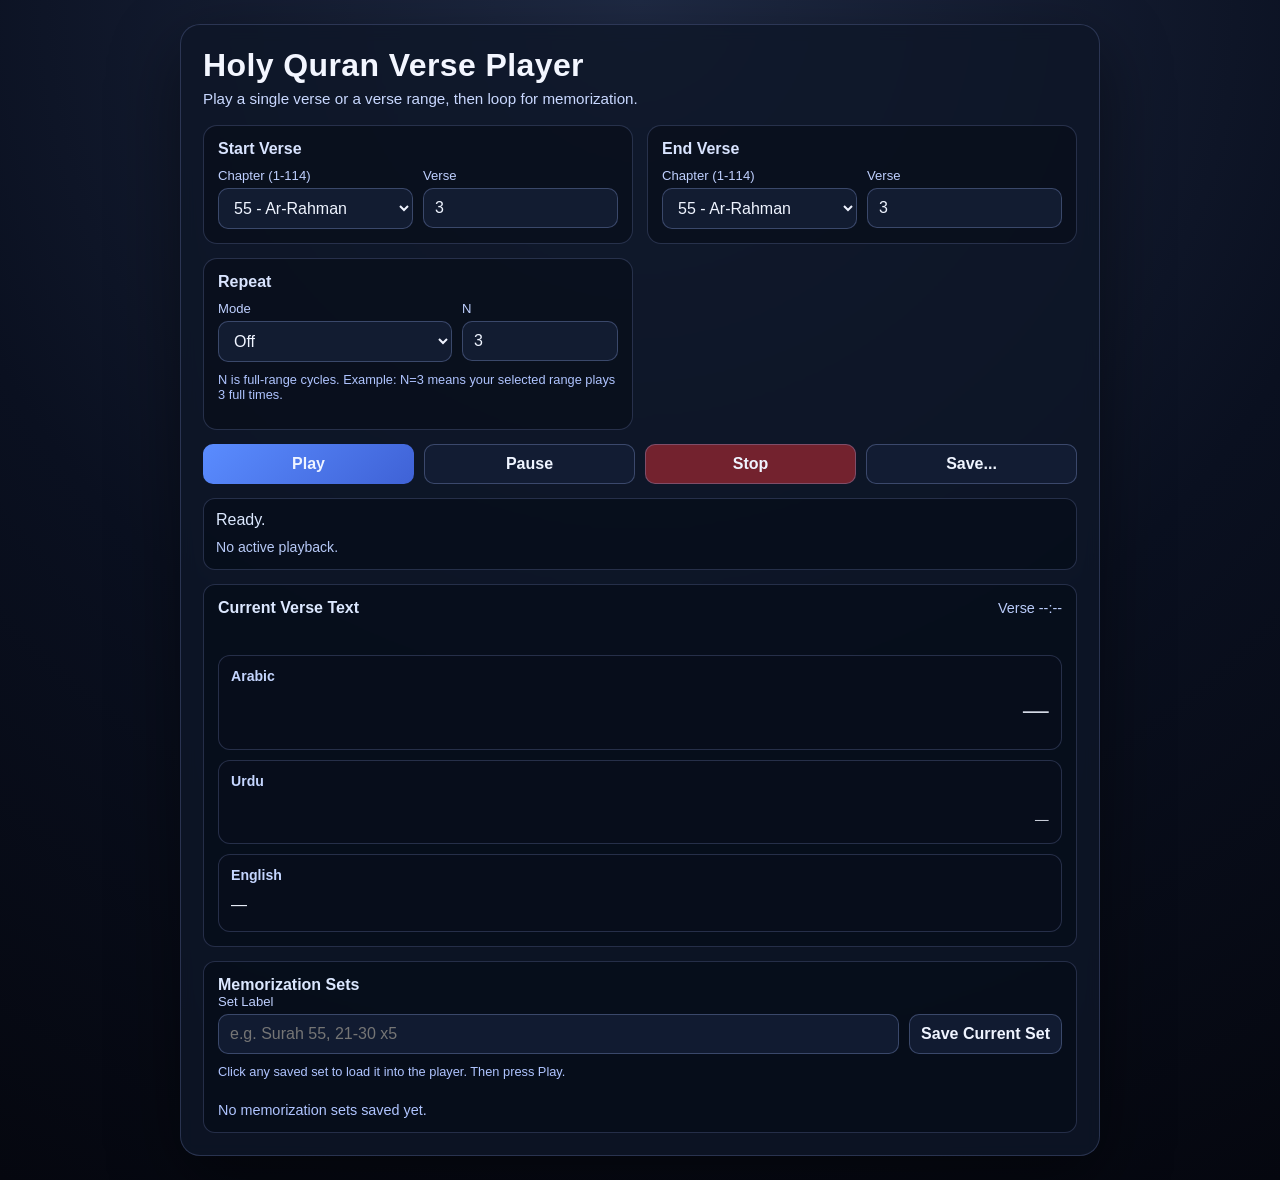
==== commit 7ffda4ce: "UI and UX fixes" ====
--- a/player.html
+++ b/player.html
@@ -104,7 +104,7 @@
       .actions {
         margin-top: 14px;
         display: grid;
-        grid-template-columns: repeat(6, minmax(120px, 1fr));
+        grid-template-columns: repeat(4, minmax(120px, 1fr));
         gap: 10px;
       }
 
@@ -384,8 +384,6 @@
 
       <section class="actions">
         <button class="primary" id="playButton">Play</button>
-        <button id="singleButton">Play Start Verse</button>
-        <button id="restartButton">Restart From Beginning</button>
         <button id="pauseButton">Pause</button>
         <button class="danger" id="stopButton">Stop</button>
         <button id="saveSetButton">Save...</button>
@@ -451,8 +449,6 @@
       const repeatModeSelect = document.getElementById("repeatMode");
       const repeatCountInput = document.getElementById("repeatCount");
       const playButton = document.getElementById("playButton");
-      const singleButton = document.getElementById("singleButton");
-      const restartButton = document.getElementById("restartButton");
       const pauseButton = document.getElementById("pauseButton");
       const stopButton = document.getElementById("stopButton");
       const saveSetButton = document.getElementById("saveSetButton");
@@ -613,7 +609,26 @@
       }
 
       function formatRef(ref) {
-        return `${pad3(ref.chapter)}:${pad3(ref.verse)}`;
+        return `${ref.chapter}:${ref.verse}`;
+      }
+
+      function getChapterDisplayName(chapterId) {
+        const option = startChapterInput.querySelector(`option[value="${chapterId}"]`) || endChapterInput.querySelector(`option[value="${chapterId}"]`);
+        if (!option) {
+          return `Chapter ${chapterId}`;
+        }
+
+        const label = option.textContent?.trim() || `Chapter ${chapterId}`;
+        const split = label.split(" - ");
+        if (split.length >= 2) {
+          return split.slice(1).join(" - ");
+        }
+
+        return label;
+      }
+
+      function formatRefFriendly(ref) {
+        return `Surah ${getChapterDisplayName(ref.chapter)} (${ref.chapter}), Verse ${ref.verse}`;
       }
 
       function verseKey(ref) {
@@ -754,7 +769,7 @@
           button.dataset.setId = item.id;
 
           const repeatText = item.repeatMode === "count" ? `N=${item.repeatCount}` : item.repeatMode === "forever" ? "Forever" : "Off";
-          button.innerHTML = `<span class="sets-item-label">${item.label}</span><span class="sets-item-meta">${pad3(item.startChapter)}:${pad3(item.startVerse)} → ${pad3(item.endChapter)}:${pad3(item.endVerse)} | Repeat: ${repeatText}</span>`;
+          button.innerHTML = `<span class="sets-item-label">${item.label}</span><span class="sets-item-meta">${item.startChapter}:${item.startVerse} → ${item.endChapter}:${item.endVerse} | Repeat: ${repeatText}</span>`;
 
           li.appendChild(button);
           setsListEl.appendChild(li);
@@ -827,9 +842,28 @@
         setStatus(`Loaded memorization set: ${item.label}`);
       }
 
+      function getLastSavedMemorizationSetId() {
+        if (!state.memorizationSets.length) {
+          return null;
+        }
+
+        let latestSet = state.memorizationSets[0];
+        let latestTime = Date.parse(latestSet.updatedAt || latestSet.createdAt || "") || 0;
+
+        for (const item of state.memorizationSets) {
+          const itemTime = Date.parse(item.updatedAt || item.createdAt || "") || 0;
+          if (itemTime > latestTime) {
+            latestSet = item;
+            latestTime = itemTime;
+          }
+        }
+
+        return latestSet.id;
+      }
+
       function renderCurrentVerseText(ref = null) {
         if (!ref) {
-          currentVerseRefEl.textContent = "Verse --:---";
+          currentVerseRefEl.textContent = "Verse --:--";
           setVerseText();
           setTextStatus("");
           return;
@@ -1035,10 +1069,21 @@
 
         const first = state.range[0];
         const last = state.range[state.range.length - 1];
-        const loopInfo = state.repeatMode === "forever" ? `Cycle: ${state.completedCycles + 1} / ∞` : `Cycle: ${Math.min(state.completedCycles + 1, state.targetCycles)} / ${state.targetCycles}`;
-
         const current = ref || state.range[state.currentIndex];
-        metaEl.textContent = `Range ${formatRef(first)} → ${formatRef(last)} | Current ${formatRef(current)} | ${loopInfo}`;
+
+        const rangeInfo =
+          first.chapter === last.chapter
+            ? `Range: Surah ${getChapterDisplayName(first.chapter)} (${first.chapter}), verses ${first.verse} to ${last.verse}`
+            : `Range: ${formatRefFriendly(first)} to ${formatRefFriendly(last)}`;
+
+        let repeatInfo = "Repeat: Off";
+        if (state.repeatMode === "forever") {
+          repeatInfo = `Repeat: Cycle ${state.completedCycles + 1} (Forever)`;
+        } else if (state.repeatMode === "count") {
+          repeatInfo = `Repeat: Cycle ${Math.min(state.completedCycles + 1, state.targetCycles)} of ${state.targetCycles}`;
+        }
+
+        metaEl.textContent = `${rangeInfo} | Now at: ${formatRefFriendly(current)} | ${repeatInfo}`;
       }
 
       async function playCurrentRef() {
@@ -1051,7 +1096,7 @@
         audioPlayer.src = url;
         updateMeta(ref);
         renderCurrentVerseText(ref);
-        setStatus(`Playing ${formatRef(ref)}.`);
+        setStatus(`Playing ${formatRefFriendly(ref)}.`);
 
         try {
           await audioPlayer.play();
@@ -1124,20 +1169,6 @@
         stopPlayback("Completed selected range.");
       }
 
-      function restartFromBeginning() {
-        if (!state.range.length) {
-          setStatus("Start playback first, then use restart.", true);
-          return;
-        }
-
-        state.currentIndex = 0;
-        if (!state.active) {
-          state.active = true;
-        }
-        state.paused = false;
-        playCurrentRef();
-      }
-
       function onPlay() {
         if (state.paused && state.range.length) {
           audioPlayer
@@ -1162,18 +1193,6 @@
         startNewSession(start, end);
       }
 
-      function onPlaySingleVerse() {
-        if (!validateInputs(true)) {
-          return;
-        }
-
-        endChapterInput.value = startChapterInput.value;
-        endVerseInput.value = startVerseInput.value;
-
-        const { start, end } = getFormRefs();
-        startNewSession(start, end);
-      }
-
       function onPause() {
         if (!state.active) {
           setStatus("Nothing is currently playing.", true);
@@ -1209,8 +1228,6 @@
       function initialize() {
         loadChapterDropdowns();
         playButton.addEventListener("click", onPlay);
-        singleButton.addEventListener("click", onPlaySingleVerse);
-        restartButton.addEventListener("click", restartFromBeginning);
         pauseButton.addEventListener("click", onPause);
         stopButton.addEventListener("click", () => stopPlayback("Stopped."));
         saveSetButton.addEventListener("click", saveMemorizationSet);
@@ -1239,6 +1256,10 @@
         validateInputs(false);
         state.memorizationSets = readMemorizationSets();
         renderMemorizationSets();
+        const lastSetId = getLastSavedMemorizationSetId();
+        if (lastSetId) {
+          loadMemorizationSet(lastSetId);
+        }
         updateMeta();
         renderCurrentVerseText(null);
       }
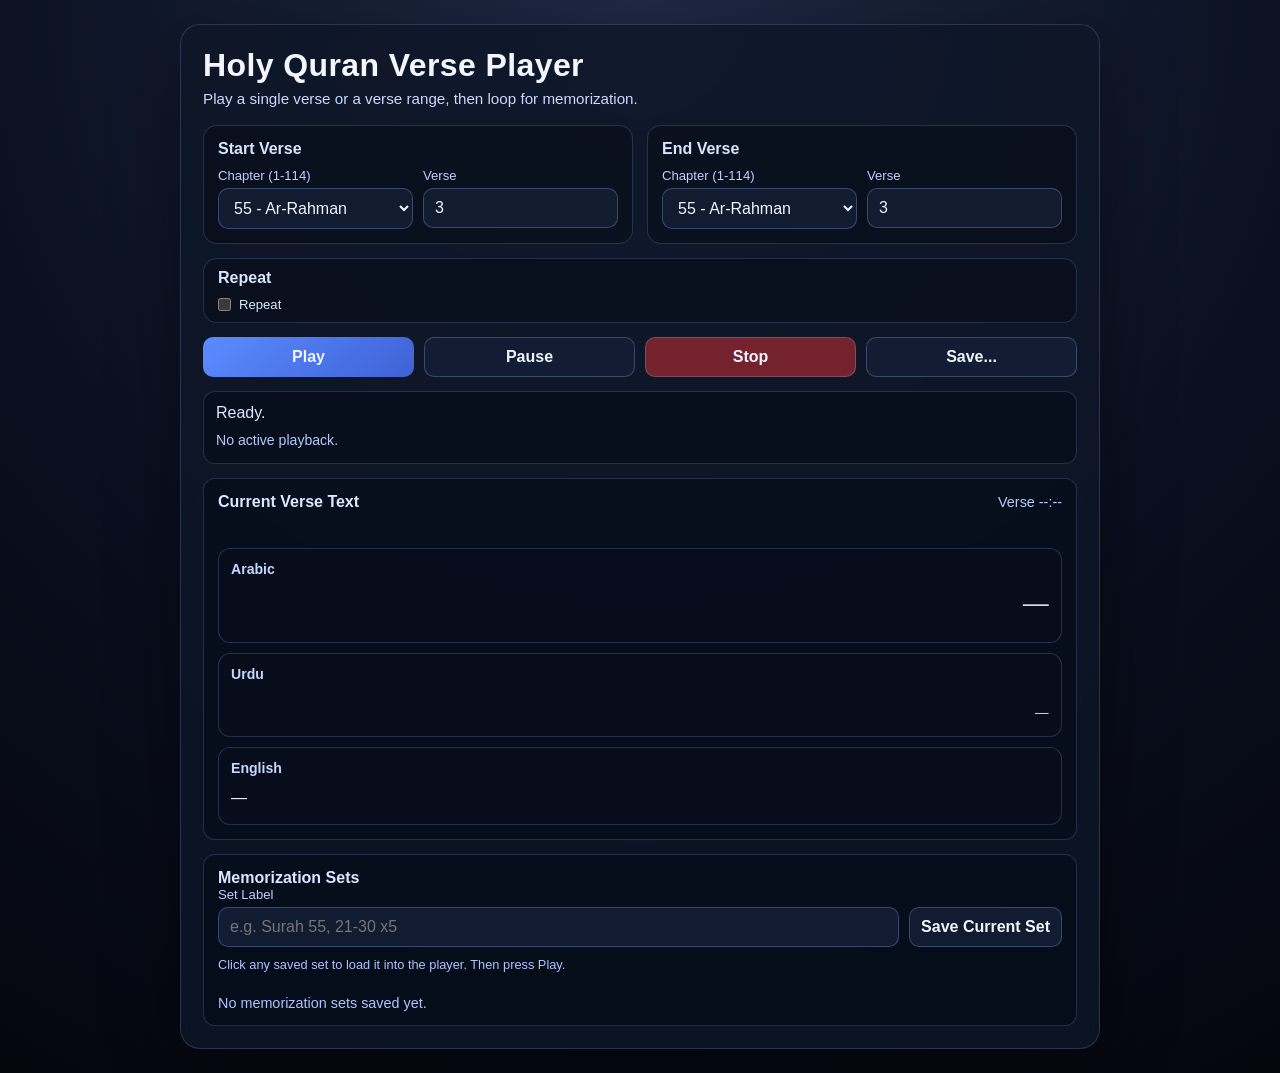
==== commit 12a9fb02: "UI streamlining" ====
--- a/player.html
+++ b/player.html
@@ -160,10 +160,72 @@
         line-height: 1.45;
       }
 
-      .mode-grid {
+      .repeat-options {
+        margin-top: 10px;
         display: grid;
-        grid-template-columns: 1.2fr 0.8fr;
         gap: 10px;
+      }
+
+      .repeat-strip {
+        grid-column: 1 / -1;
+        padding: 10px 14px;
+      }
+
+      .repeat-strip-head {
+        display: flex;
+        align-items: center;
+        gap: 14px;
+        flex-wrap: wrap;
+      }
+
+      .repeat-strip .panel h2 {
+        margin: 0;
+      }
+
+      .repeat-strip .repeat-options {
+        margin-top: 0;
+        display: inline-flex;
+        align-items: center;
+        gap: 14px;
+      }
+
+      .repeat-strip #repeatCountWrap {
+        display: inline-flex;
+        align-items: center;
+        gap: 8px;
+      }
+
+      .repeat-strip .repeat-options.hidden {
+        display: none;
+      }
+
+      .repeat-strip #repeatCountWrap.hidden {
+        display: none;
+      }
+
+      .repeat-strip #repeatCountWrap label {
+        margin: 0;
+        white-space: nowrap;
+      }
+
+      .repeat-strip #repeatCount {
+        width: 100px;
+      }
+
+      .inline-check {
+        display: inline-flex;
+        align-items: center;
+        gap: 8px;
+        cursor: pointer;
+        color: #dce8ff;
+        margin: 0;
+      }
+
+      .inline-check input[type="checkbox"] {
+        width: auto;
+        padding: 0;
+        margin: 0;
+        accent-color: #6d96ff;
       }
 
       .hidden {
@@ -324,6 +386,16 @@
 
         .sets-controls {
           grid-template-columns: 1fr;
+        }
+
+        .repeat-strip #repeatCount {
+          width: 100%;
+        }
+
+        .repeat-strip .repeat-options,
+        .repeat-strip #repeatCountWrap {
+          display: grid;
+          gap: 8px;
         }
       }
     </style>
@@ -362,23 +434,25 @@
           </div>
         </div>
 
-        <div class="panel">
+        <div class="panel repeat-strip">
           <h2>Repeat</h2>
-          <div class="mode-grid">
-            <div>
-              <label for="repeatMode">Mode</label>
-              <select id="repeatMode">
-                <option value="off">Off</option>
-                <option value="count">N times</option>
-                <option value="forever">Forever</option>
-              </select>
-            </div>
-            <div>
-              <label for="repeatCount">N</label>
-              <input id="repeatCount" type="number" min="1" step="1" value="3" disabled />
+          <div class="repeat-strip-head">
+            <label class="inline-check" for="repeatEnabled">
+              <input id="repeatEnabled" type="checkbox" />
+              Repeat
+            </label>
+
+            <div id="repeatOptions" class="repeat-options hidden">
+              <div id="repeatCountWrap">
+                <label for="repeatCount">N Times</label>
+                <input id="repeatCount" type="number" min="1" step="1" value="3" />
+              </div>
+              <label class="inline-check" for="repeatForever">
+                <input id="repeatForever" type="checkbox" />
+                Forever
+              </label>
             </div>
           </div>
-          <p class="help">N is full-range cycles. Example: N=3 means your selected range plays 3 full times.</p>
         </div>
       </section>
 
@@ -446,7 +520,10 @@
       const startVerseInput = document.getElementById("startVerse");
       const endChapterInput = document.getElementById("endChapter");
       const endVerseInput = document.getElementById("endVerse");
-      const repeatModeSelect = document.getElementById("repeatMode");
+      const repeatEnabledInput = document.getElementById("repeatEnabled");
+      const repeatForeverInput = document.getElementById("repeatForever");
+      const repeatOptionsEl = document.getElementById("repeatOptions");
+      const repeatCountWrapEl = document.getElementById("repeatCountWrap");
       const repeatCountInput = document.getElementById("repeatCount");
       const playButton = document.getElementById("playButton");
       const pauseButton = document.getElementById("pauseButton");
@@ -778,6 +855,7 @@
 
       function buildSetFromCurrentUi(label) {
         const { start, end } = getFormRefs();
+        const selectedRepeatMode = getSelectedRepeatMode();
         return {
           id: `${Date.now()}-${Math.random().toString(16).slice(2, 8)}`,
           label,
@@ -785,8 +863,8 @@
           startVerse: start.verse,
           endChapter: end.chapter,
           endVerse: end.verse,
-          repeatMode: repeatModeSelect.value,
-          repeatCount: repeatModeSelect.value === "count" ? Math.max(1, toInt(repeatCountInput.value)) : 1,
+          repeatMode: selectedRepeatMode,
+          repeatCount: selectedRepeatMode === "count" ? Math.max(1, toInt(repeatCountInput.value)) : 1,
           createdAt: new Date().toISOString(),
           updatedAt: new Date().toISOString(),
         };
@@ -833,7 +911,8 @@
         startVerseInput.value = String(item.startVerse);
         endChapterInput.value = String(item.endChapter);
         endVerseInput.value = String(item.endVerse);
-        repeatModeSelect.value = item.repeatMode;
+        repeatEnabledInput.checked = item.repeatMode !== "off";
+        repeatForeverInput.checked = item.repeatMode === "forever";
         repeatCountInput.value = String(item.repeatCount);
         setLabelInput.value = item.label;
 
@@ -1002,8 +1081,20 @@
         statusEl.classList.toggle("error", isError);
       }
 
+      function getSelectedRepeatMode() {
+        if (!repeatEnabledInput.checked) {
+          return "off";
+        }
+
+        if (repeatForeverInput.checked) {
+          return "forever";
+        }
+
+        return "count";
+      }
+
       function computeTargetCycles() {
-        const mode = repeatModeSelect.value;
+        const mode = getSelectedRepeatMode();
         if (mode === "off") {
           return 1;
         }
@@ -1050,7 +1141,7 @@
           return false;
         }
 
-        if (repeatModeSelect.value === "count" && toInt(repeatCountInput.value) < 1) {
+        if (getSelectedRepeatMode() === "count" && toInt(repeatCountInput.value) < 1) {
           if (showStatus) setStatus("Repeat count N must be at least 1.", true);
           return false;
         }
@@ -1130,7 +1221,7 @@
       }
 
       function startNewSession(start, end) {
-        state.repeatMode = repeatModeSelect.value;
+        state.repeatMode = getSelectedRepeatMode();
         state.targetCycles = computeTargetCycles();
         state.completedCycles = 0;
         state.currentIndex = 0;
@@ -1206,7 +1297,17 @@
       }
 
       function onRepeatModeChange() {
-        const countMode = repeatModeSelect.value === "count";
+        if (!repeatEnabledInput.checked) {
+          repeatForeverInput.checked = false;
+        }
+
+        const mode = getSelectedRepeatMode();
+        const enabled = mode !== "off";
+        const countMode = mode === "count";
+
+        repeatOptionsEl.classList.toggle("hidden", !enabled);
+        repeatCountWrapEl.classList.toggle("hidden", !countMode);
+        repeatForeverInput.disabled = !enabled;
         repeatCountInput.disabled = !countMode;
         validateInputs(false);
       }
@@ -1233,7 +1334,8 @@
         saveSetButton.addEventListener("click", saveMemorizationSet);
         saveSetInlineButton.addEventListener("click", saveMemorizationSet);
         setsListEl.addEventListener("click", onSetListClick);
-        repeatModeSelect.addEventListener("change", onRepeatModeChange);
+        repeatEnabledInput.addEventListener("change", onRepeatModeChange);
+        repeatForeverInput.addEventListener("change", onRepeatModeChange);
         audioPlayer.addEventListener("ended", handleEnded);
         audioPlayer.addEventListener("error", onAudioError);
 
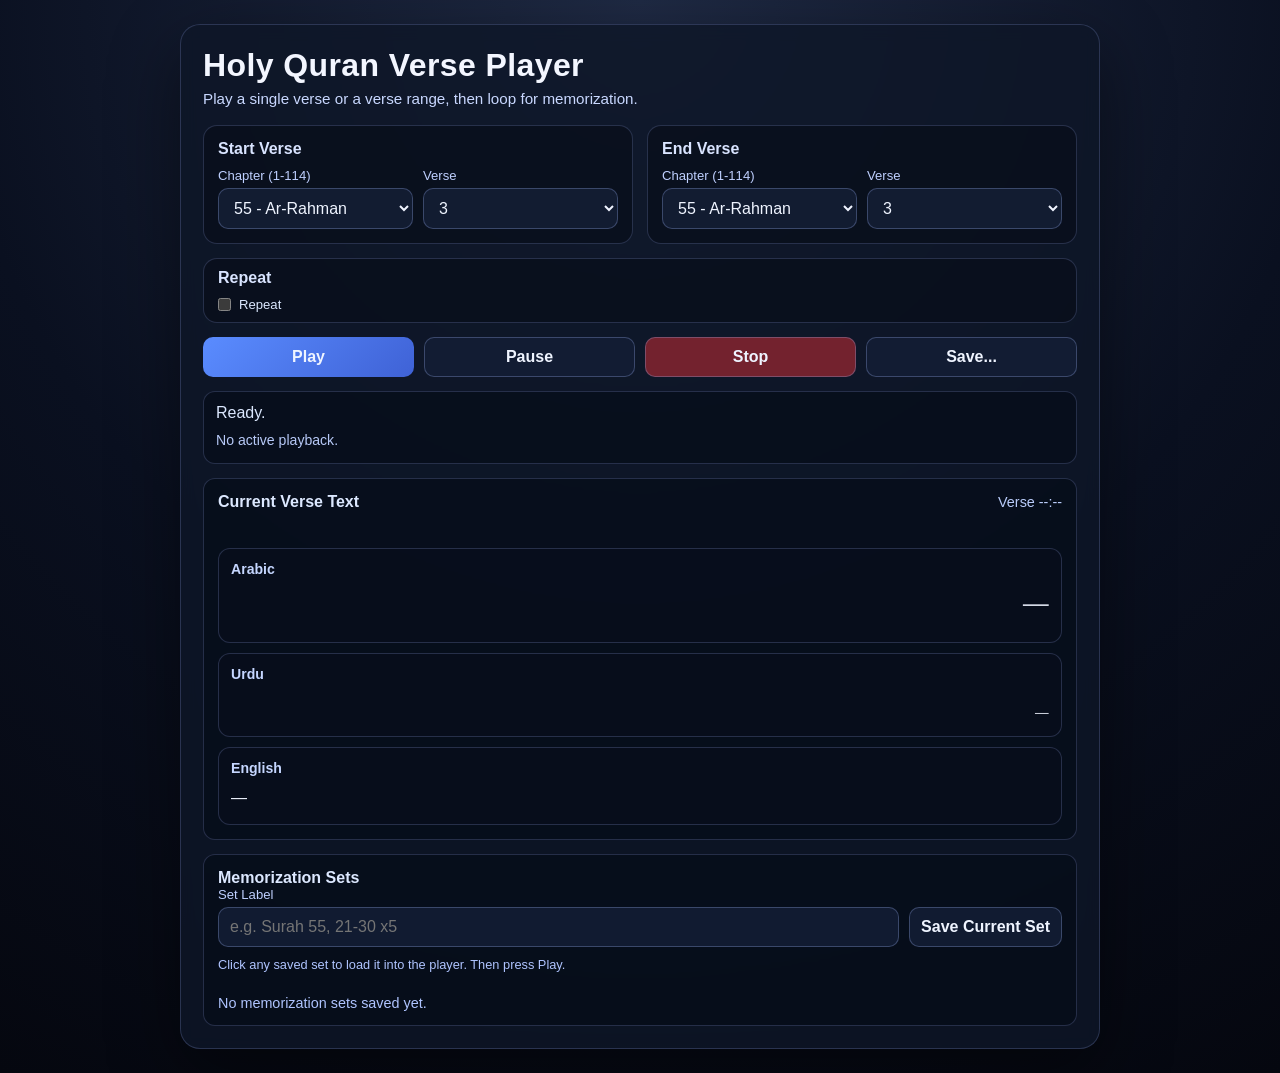
==== commit d3d8f394: "Verse sequence check" ====
--- a/player.html
+++ b/player.html
@@ -415,7 +415,7 @@
             </div>
             <div>
               <label for="startVerse">Verse</label>
-              <input id="startVerse" type="number" min="1" value="3" />
+              <select id="startVerse"></select>
             </div>
           </div>
         </div>
@@ -429,7 +429,7 @@
             </div>
             <div>
               <label for="endVerse">Verse</label>
-              <input id="endVerse" type="number" min="1" value="3" />
+              <select id="endVerse"></select>
             </div>
           </div>
         </div>
@@ -1111,15 +1111,24 @@
         const startMax = chapterMaxVerse(startChapter) || 1;
         const endMax = chapterMaxVerse(endChapter) || 1;
 
-        startVerseInput.max = String(startMax);
-        endVerseInput.max = String(endMax);
-
-        if (toInt(startVerseInput.value) > startMax) {
-          startVerseInput.value = String(startMax);
-        }
-        if (toInt(endVerseInput.value) > endMax) {
-          endVerseInput.value = String(endMax);
-        }
+        const currentStartVerse = toInt(startVerseInput.value) || 3;
+        const currentEndVerse = toInt(endVerseInput.value) || 3;
+
+        const startOptions = Array.from({ length: startMax }, (_, index) => {
+          const verse = index + 1;
+          return `<option value="${verse}">${verse}</option>`;
+        }).join("");
+
+        const endOptions = Array.from({ length: endMax }, (_, index) => {
+          const verse = index + 1;
+          return `<option value="${verse}">${verse}</option>`;
+        }).join("");
+
+        startVerseInput.innerHTML = startOptions;
+        endVerseInput.innerHTML = endOptions;
+
+        startVerseInput.value = String(Math.min(Math.max(currentStartVerse, 1), startMax));
+        endVerseInput.value = String(Math.min(Math.max(currentEndVerse, 1), endMax));
       }
 
       function validateInputs(showStatus = true) {
@@ -1137,8 +1146,9 @@
         }
 
         if (compareRef(start, end) > 0) {
-          if (showStatus) setStatus("End reference must be after or equal to start reference.", true);
-          return false;
+          endChapterInput.value = String(start.chapter);
+          syncVerseBounds();
+          endVerseInput.value = String(start.verse);
         }
 
         if (getSelectedRepeatMode() === "count" && toInt(repeatCountInput.value) < 1) {
